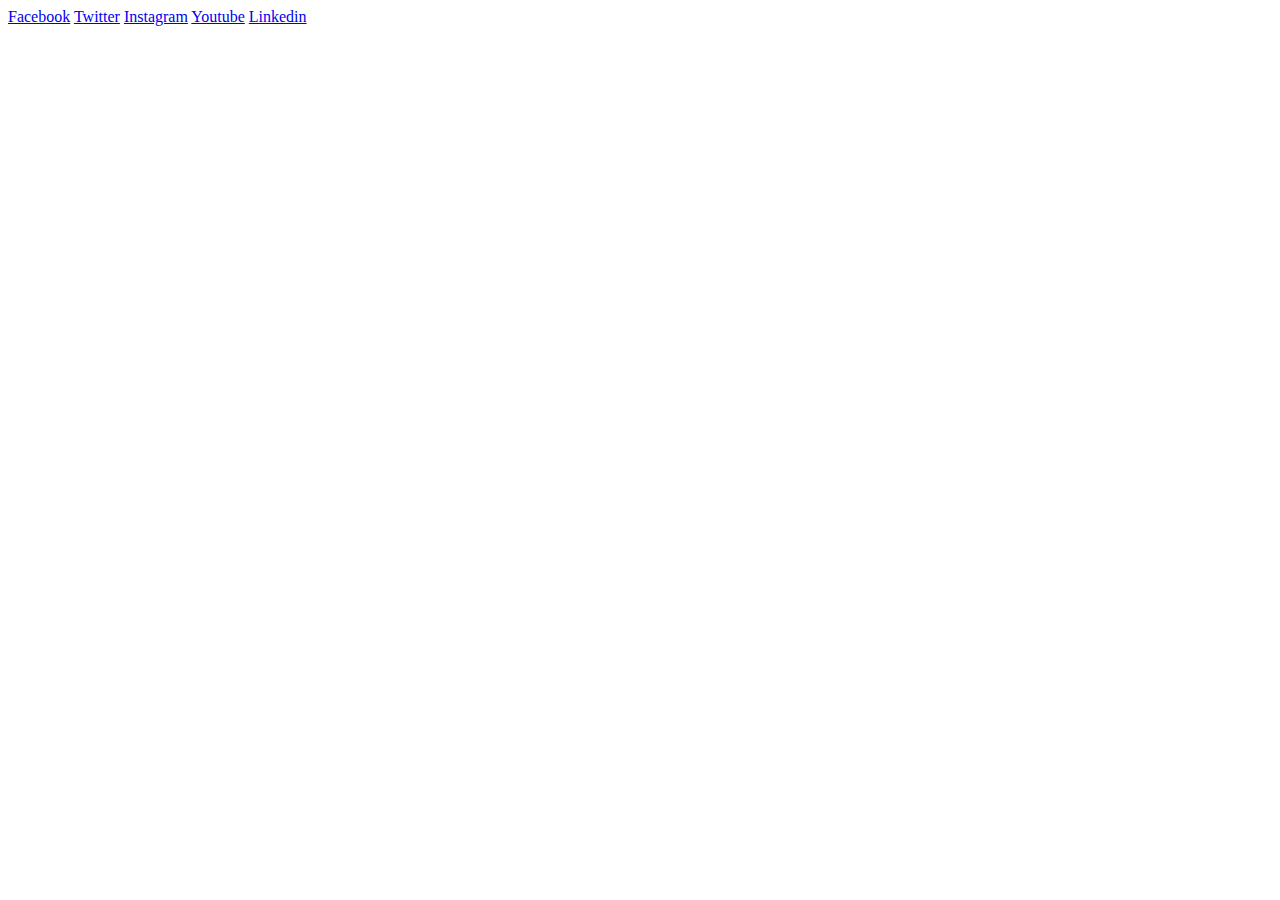
==== index.html @ 03cf79dc "header" ====
<!DOCTYPE html>
<html lang="en">
<head>
    <meta charset="UTF-8">
    <meta name="viewport" content="width=device-width, initial-scale=1.0">
    <title>Blog</title>
</head>
<body>
    <header>
        <section class="header-icons-container">
            <div class="icons"></div>
            <a href="/">Facebook</a>
            <a href="/">Twitter</a>
            <a href="/">Instagram</a>
            <a href="/">Youtube</a>
            <a href="/">Linkedin</a>          
            </div>
        </section>
        <nav>
           <section class="nav-logo-container">
               <a href="/" class="logo"></a>
           </section>
           <section class="profile-link">
               <a href="./perfil.html" class="Sobre Mi"></a>
           </section>
        </nav>
    </header>
</body>
</html>
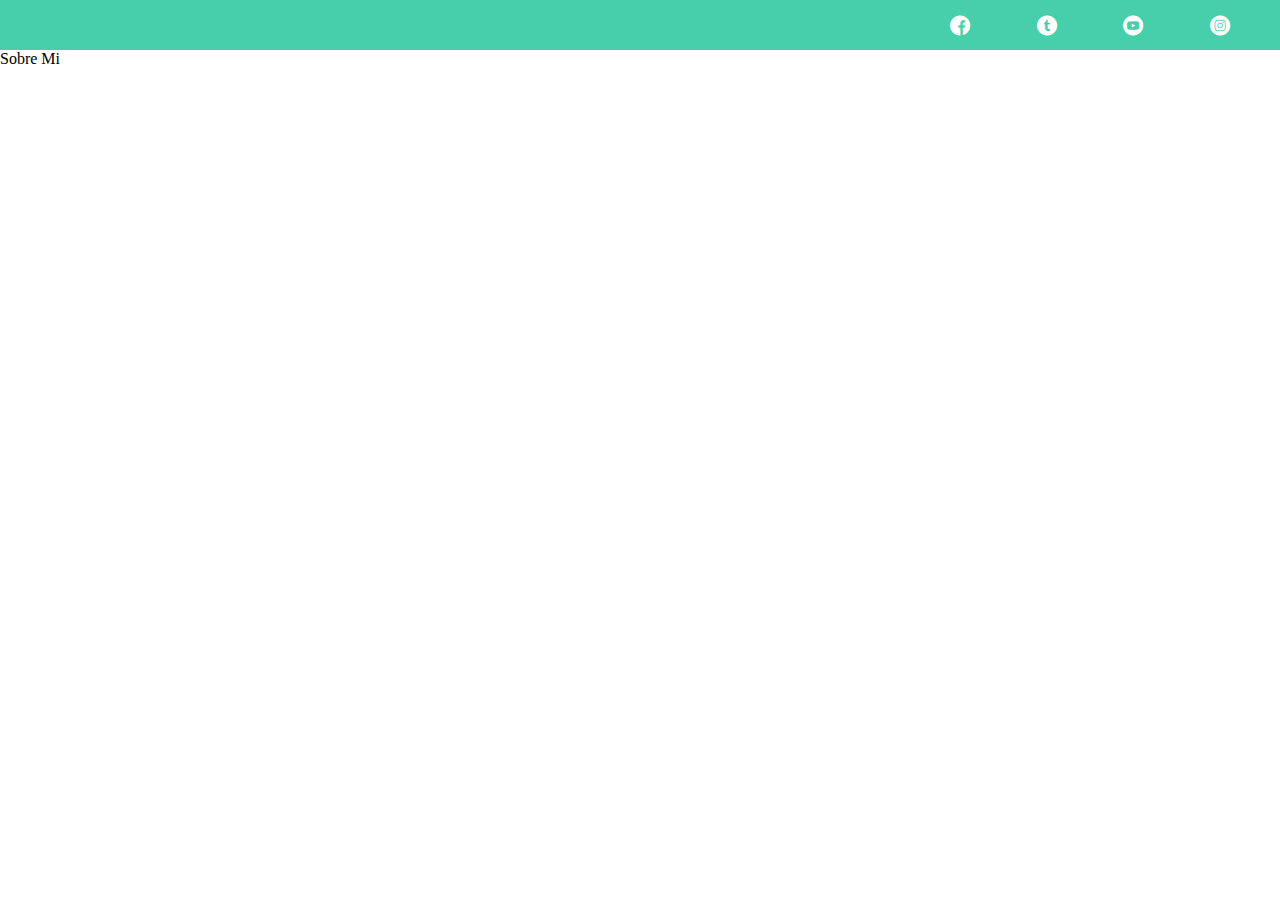
==== commit bfdcbff8: "Icons" ====
--- a/index.html
+++ b/index.html
@@ -4,24 +4,25 @@
     <meta charset="UTF-8">
     <meta name="viewport" content="width=device-width, initial-scale=1.0">
     <title>Blog</title>
+    <link rel="stylesheet" href="css/main.css">
+    <link rel="stylesheet" href="css/font/flaticon.css">
 </head>
 <body>
     <header>
         <section class="header-icons-container">
-            <div class="icons"></div>
-            <a href="/">Facebook</a>
-            <a href="/">Twitter</a>
-            <a href="/">Instagram</a>
-            <a href="/">Youtube</a>
-            <a href="/">Linkedin</a>          
+            <div class="icons">
+            <a href="/"><span class="flaticon-001-facebook"></span></a>
+            <a href="/"><span class="flaticon-002-twitter"></span></a>
+            <a href="/"><span class="flaticon-008-youtube"></span></a>
+            <a href="/"><span class="flaticon-011-instagram"></span></a>       
             </div>
         </section>
         <nav>
            <section class="nav-logo-container">
-               <a href="/" class="logo"></a>
+               <a href="/" <img src="/" alt="logo blog"> </a>
            </section>
            <section class="profile-link">
-               <a href="./perfil.html" class="Sobre Mi"></a>
+               <a href="./perfil.html" class="Sobre Mi">Sobre Mi</a>
            </section>
         </nav>
     </header>
--- a/css/main.css
+++ b/css/main.css
@@ -0,0 +1,41 @@
+body {
+    margin: 0;
+    padding: 0;
+    width: 100vw;
+    height: 100vh;
+}
+
+a {
+    text-decoration: none;
+    display: inline;
+    color: black;
+}
+
+header {
+    width: 100%;
+    display: 140px;
+    display: grid;
+    grid-template-rows: 1fr 1fr;
+}
+
+header .header-icons-container {
+width: 100%;
+height: 50px;
+display: grid;
+background-color: #47cfac;
+}
+
+header .header-icons-container .icons {
+    width: 300px;
+    height: auto;
+    display: flex;
+    justify-items: flex-end;
+    align-items: center;
+    justify-content: space-between;
+    justify-self: end;
+    margin-right: 50px;
+}
+
+header .icons span {
+    color: white;
+}--- a/css/font/flaticon.css
+++ b/css/font/flaticon.css
@@ -0,0 +1,46 @@
+	/*
+  	Flaticon icon font: Flaticon
+  	Creation date: 20/12/2018 09:27
+  	*/
+
+@font-face {
+  font-family: "Flaticon";
+  src: url("./Flaticon.eot");
+  src: url("./Flaticon.eot?#iefix") format("embedded-opentype"),
+       url("./Flaticon.woff") format("woff"),
+       url("./Flaticon.ttf") format("truetype"),
+       url("./Flaticon.svg#Flaticon") format("svg");
+  font-weight: normal;
+  font-style: normal;
+}
+
+@media screen and (-webkit-min-device-pixel-ratio:0) {
+  @font-face {
+    font-family: "Flaticon";
+    src: url("./Flaticon.svg#Flaticon") format("svg");
+  }
+}
+
+[class^="flaticon-"]:before, [class*=" flaticon-"]:before,
+[class^="flaticon-"]:after, [class*=" flaticon-"]:after {   
+  font-family: Flaticon;
+        font-size: 20px;
+font-style: normal;
+margin-left: 20px;
+}
+
+.flaticon-001-facebook:before { content: "\f100"; }
+.flaticon-002-twitter:before { content: "\f101"; }
+.flaticon-003-whatsapp:before { content: "\f102"; }
+.flaticon-004-groupme:before { content: "\f103"; }
+.flaticon-005-kik:before { content: "\f104"; }
+.flaticon-006-skype:before { content: "\f105"; }
+.flaticon-007-periscope:before { content: "\f106"; }
+.flaticon-008-youtube:before { content: "\f107"; }
+.flaticon-009-itunes:before { content: "\f108"; }
+.flaticon-010-linkedin:before { content: "\f109"; }
+.flaticon-011-instagram:before { content: "\f10a"; }
+.flaticon-012-messenger:before { content: "\f10b"; }
+.flaticon-013-twitter-1:before { content: "\f10c"; }
+.flaticon-014-snapchat:before { content: "\f10d"; }
+.flaticon-015-reddit:before { content: "\f10e"; }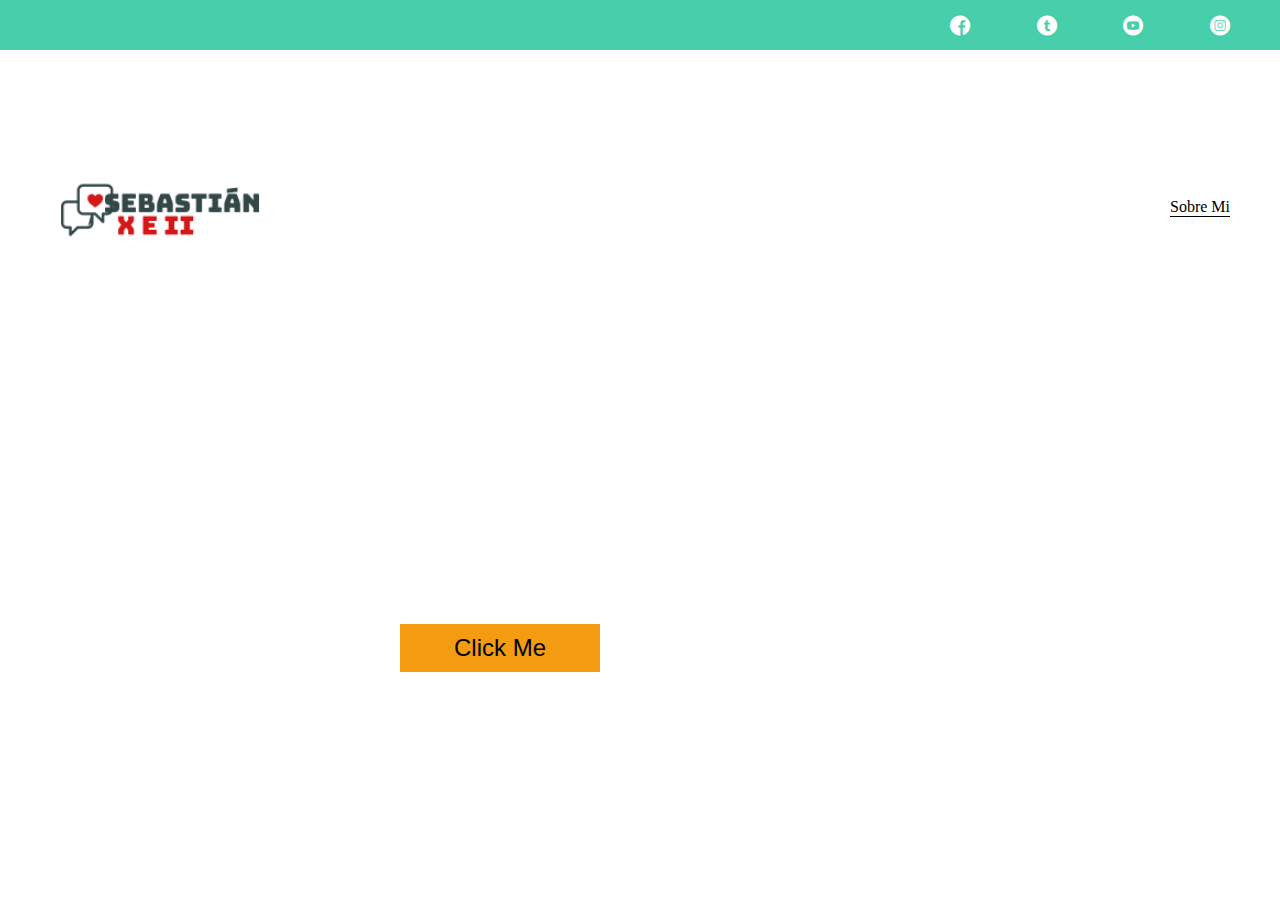
==== commit d591e7b5: "images" ====
--- a/index.html
+++ b/index.html
@@ -19,11 +19,15 @@
         </section>
         <nav>
            <section class="nav-logo-container">
-               <a href="/" <img src="/" alt="logo blog"> </a>
+               <a href="/"> <img src="assets/images/logo.png" alt="logo blog"> </a>
            </section>
            <section class="profile-link">
                <a href="./perfil.html" class="Sobre Mi">Sobre Mi</a>
            </section>
+           <div class="sub-main">
+            <button class="button-three">Click Me</button>
+          </div>
+          <body>
         </nav>
     </header>
 </body>
--- a/css/main.css
+++ b/css/main.css
@@ -38,4 +38,86 @@
 
 header .icons span {
     color: white;
-}+}
+
+nav {
+    display: grid; 
+    grid-template-columns: 1fr 1fr;
+    height: 90px;
+}
+
+nav .nav-logo-container {
+    margin-left: 50px; 
+}
+
+nav .nav-logo-container img {
+    width: 220px; 
+    margin-top: 10px;
+}
+
+nav .profile-link {
+    display: flex; 
+    align-items: center; 
+    justify-content: flex-end;
+    margin-right: 50px;
+}
+
+nav .profile-link a {
+    color: black;
+    border-bottom: 1px solid black;
+}
+
+.sub-main{
+    width: 20%;
+    margin:300px;
+    float: center;
+  }
+
+  .button-three{
+    text-align: center;
+    cursor: pointer;
+    font-size:24px;
+    margin: 0 0 0 100px;
+  }
+  
+  .button-three {
+    position: relative;
+    background-color: #f39c12;
+    border: none;
+    padding: 10px;
+    width: 200px;
+    text-align: center;
+    transition-duration: 0.4s;
+    text-decoration: none;
+    overflow: hidden;
+}
+
+.button-three:hover{
+   background:#fff;
+   box-shadow:0px 2px 10px 5px #97B1BF;
+   color:#000;
+}
+
+.button-three:after {
+    content: "";
+    background: #f1c40f;
+    display: block;
+    position: absolute;
+    padding-top: 300%;
+    padding-left: 350%;
+    margin-left: -20px !important;
+    margin-top: -120%;
+    opacity: 0;
+    transition: all 0.8s
+}
+
+.button-three:active:after {
+    padding: 0;
+    margin: 0;
+    opacity: 1;
+    transition: 0s
+}  
+
+
+
+
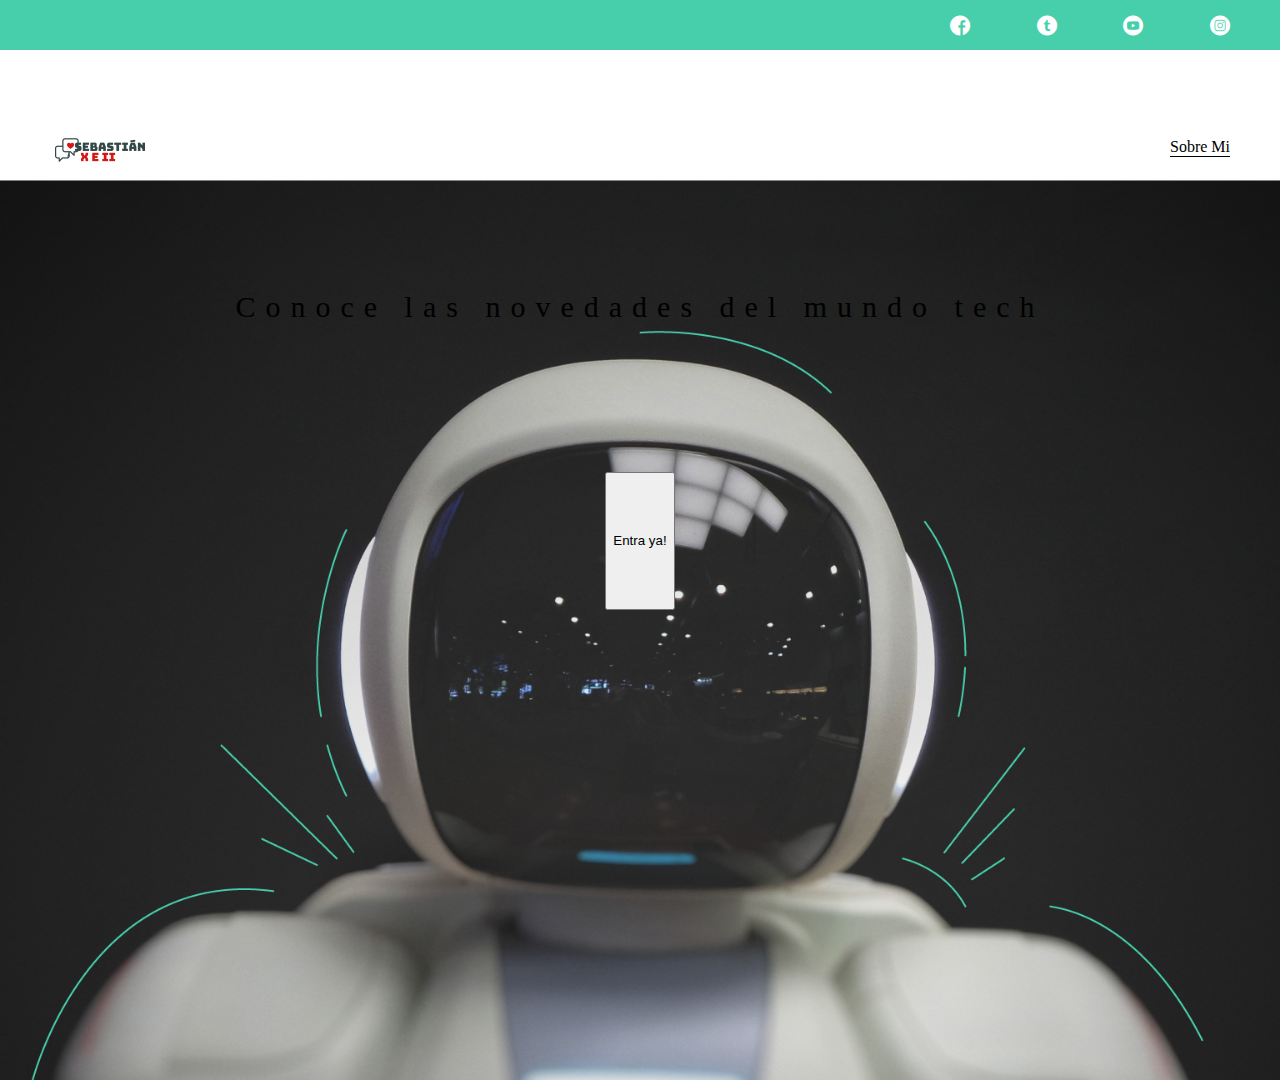
==== commit e2bd55b0: "main section img" ====
--- a/index.html
+++ b/index.html
@@ -24,11 +24,15 @@
            <section class="profile-link">
                <a href="./perfil.html" class="Sobre Mi">Sobre Mi</a>
            </section>
-           <div class="sub-main">
-            <button class="button-three">Click Me</button>
-          </div>
-          <body>
         </nav>
     </header>
+    <main class="home-main">
+        <section>
+            <p class="home-main-text">Conoce las novedades del mundo tech</p>
+            <button class="home-main-button">
+                <a href="blog.html">Entra ya!</a>
+            </button>
+        </section>
+    </main>
 </body>
 </html>--- a/css/main.css
+++ b/css/main.css
@@ -51,7 +51,7 @@
 }
 
 nav .nav-logo-container img {
-    width: 220px; 
+    width: 100px; 
     margin-top: 10px;
 }
 
@@ -67,57 +67,31 @@
     border-bottom: 1px solid black;
 }
 
-.sub-main{
-    width: 20%;
-    margin:300px;
-    float: center;
-  }
-
-  .button-three{
-    text-align: center;
-    cursor: pointer;
-    font-size:24px;
-    margin: 0 0 0 100px;
-  }
-  
-  .button-three {
-    position: relative;
-    background-color: #f39c12;
-    border: none;
-    padding: 10px;
-    width: 200px;
-    text-align: center;
-    transition-duration: 0.4s;
-    text-decoration: none;
-    overflow: hidden;
+.home-main {
+    display: grid;
+    grid-template-columns: 1fr 4fr 1fr;
+    height: 100%;
+    background-image: url('../assets/images/backgound.png');
+    background-position: center;
+    background-repeat: no-repeat;
+    background-size: cover;
 }
 
-.button-three:hover{
-   background:#fff;
-   box-shadow:0px 2px 10px 5px #97B1BF;
-   color:#000;
+.home-main section {
+    display: grid;
+    grid-column: 2;
+    justify-items: center;
+    height: 350px;
+    margin-top: 80px;
 }
 
-.button-three:after {
-    content: "";
-    background: #f1c40f;
-    display: block;
-    position: absolute;
-    padding-top: 300%;
-    padding-left: 350%;
-    margin-left: -20px !important;
-    margin-top: -120%;
-    opacity: 0;
-    transition: all 0.8s
+.home-main-text {
+    font-size: 30px;
+    font-weight: 700px;
+    letter-spacing: 10px;
+    color: black;
+    text-align: center;
 }
-
-.button-three:active:after {
-    padding: 0;
-    margin: 0;
-    opacity: 1;
-    transition: 0s
-}  
 
 
 
-
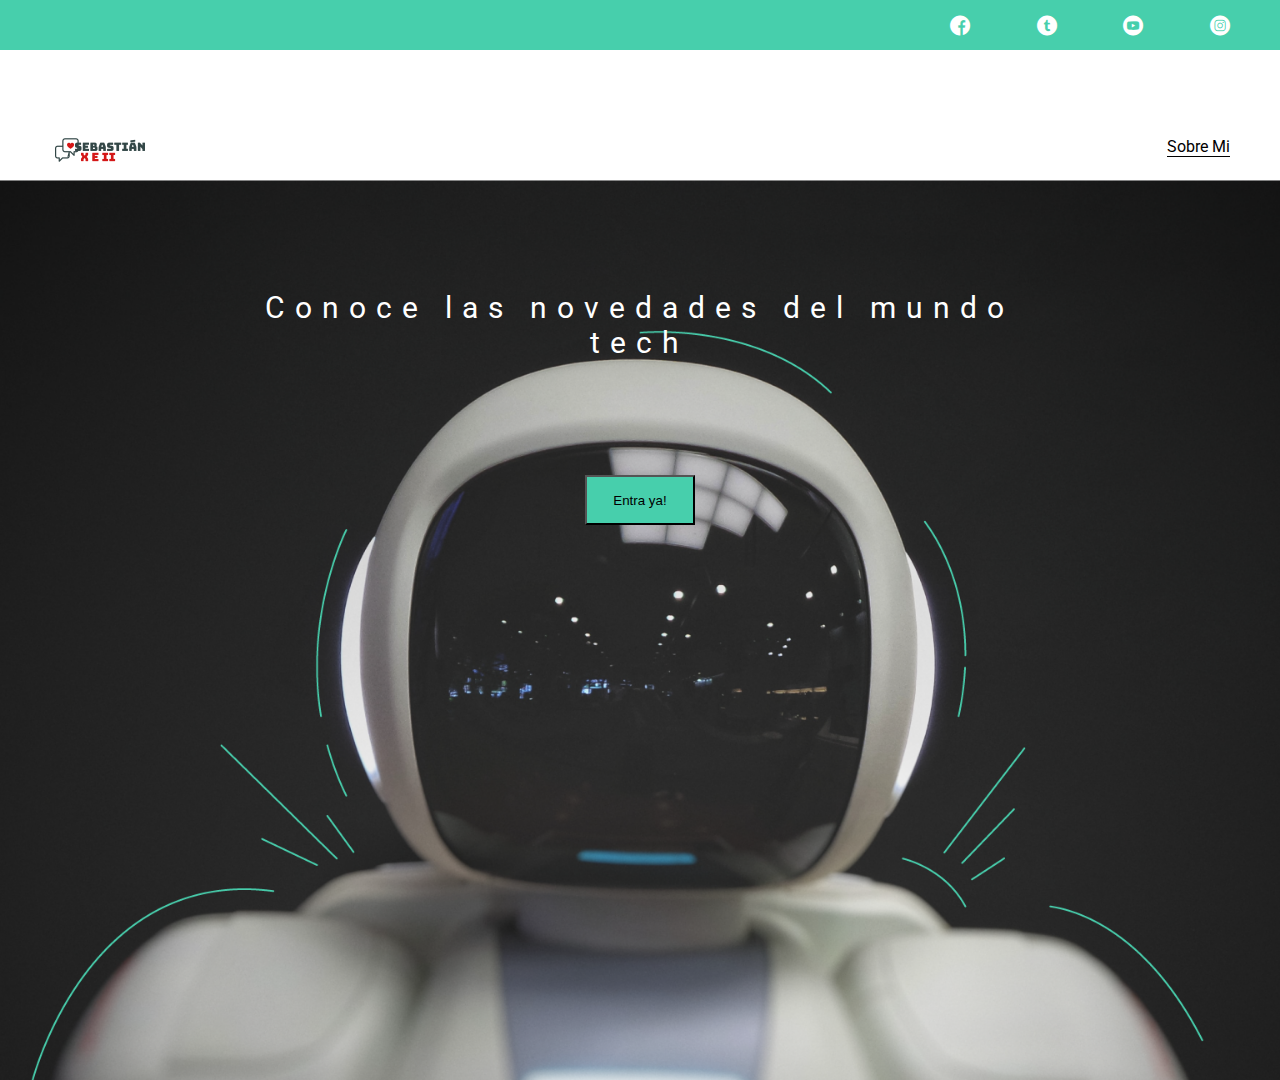
==== commit 83c69ae5: "blog page" ====
--- a/index.html
+++ b/index.html
@@ -22,7 +22,7 @@
                <a href="/"> <img src="assets/images/logo.png" alt="logo blog"> </a>
            </section>
            <section class="profile-link">
-               <a href="./perfil.html" class="Sobre Mi">Sobre Mi</a>
+               <a href="./blogs.html" class="Sobre Mi">Sobre Mi</a>
            </section>
         </nav>
     </header>
@@ -30,7 +30,7 @@
         <section>
             <p class="home-main-text">Conoce las novedades del mundo tech</p>
             <button class="home-main-button">
-                <a href="blog.html">Entra ya!</a>
+                <a href="blogs.html">Entra ya!</a>
             </button>
         </section>
     </main>
--- a/css/main.css
+++ b/css/main.css
@@ -1,4 +1,7 @@
+@import url('https://fonts.googleapis.com/css2?family=Roboto:ital,wght@0,400;0,500;1,300;1,400&display=swap');
+
 body {
+    font-family:'roboto';
     margin: 0;
     padding: 0;
     width: 100vw;
@@ -86,11 +89,26 @@
 }
 
 .home-main-text {
+    font-family: 'Roboto', sans-serif;
     font-size: 30px;
     font-weight: 700px;
     letter-spacing: 10px;
     color: black;
     text-align: center;
+    color: white;
+}
+
+.home-main-button {
+    width: 110px;
+    height: 50px;
+    background: #47cfac;
+    display: grid;
+    align-items: center;
+}
+
+home-main-button a {
+    font-weight: 700; 
+    font-size: 18px;
 }
 
 
